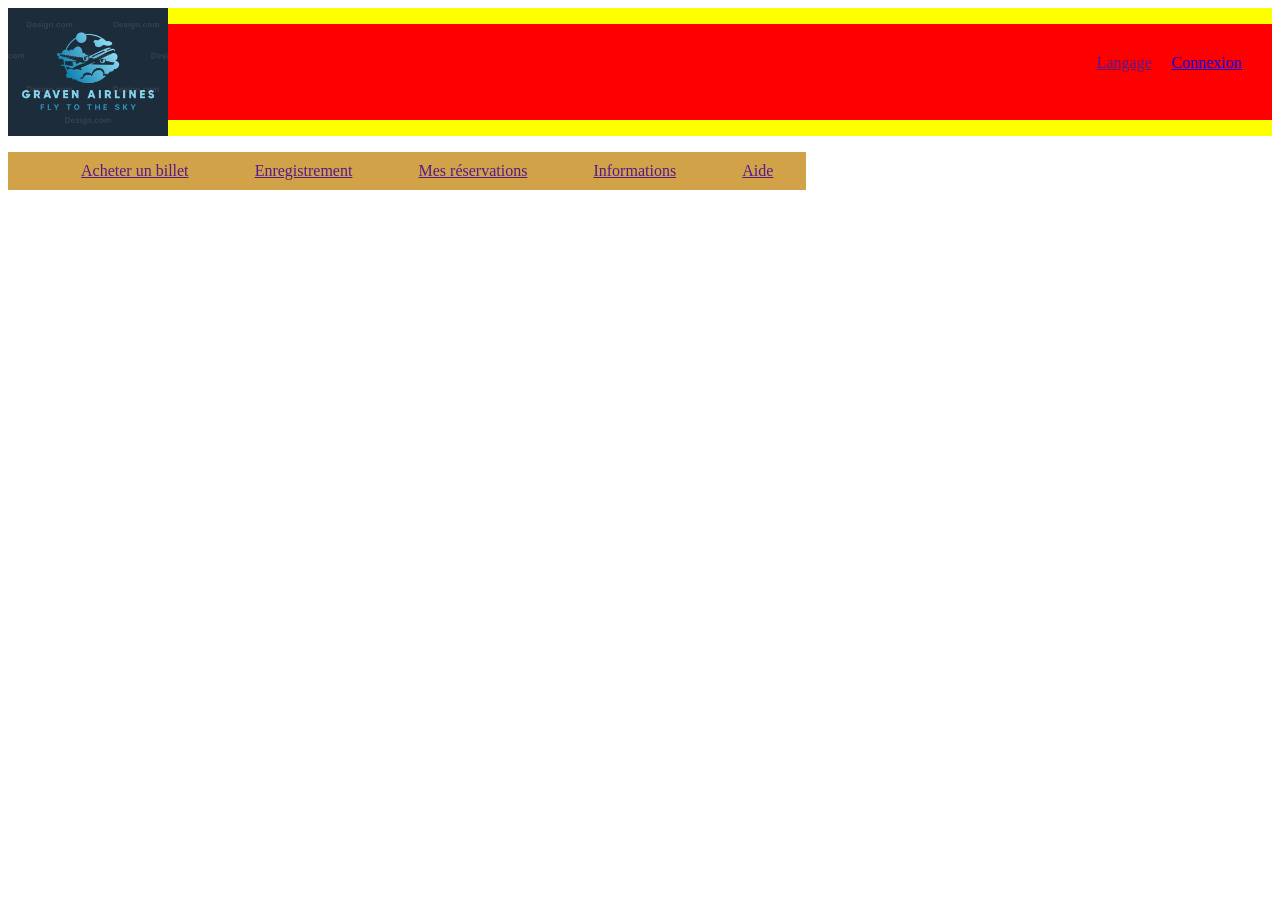
==== index.html @ 9d86b2d7 "first commit" ====
<!DOCTYPE html>
<html lang="en">

<head>
    <meta charset="UTF-8">
    <meta name="viewport" content="width=device-width, initial-scale=1.0">
    <title>Document</title>

    <link rel="stylesheet" href="/css/nav.css">
    <link rel="stylesheet" href="/css/responsive.css">

</head>

<body>


    <header>

        <div class="connexion">
            <img width="160px" src="/images/large.png" alt="">
            <ul class="text">
            <li><a href="">Langage</a></li>
            <li><a href="connexion.html" target="_blank">Connexion</a></li>
            </ul>
        </div>



        <ul class="info_transports">

            <li><a href="">Acheter un billet</a></li>
            <li><a href="">Enregistrement</a></li>
            <li><a href="">Mes réservations</a></li>
            <li><a href="">Informations</a></li>
            <li><a href="">Aide</a></li>


        </ul>

    </header>

    
</body>

</html>
---- css/nav.css ----
header {
    display: flex;

    
    flex-direction: column;
    padding: auto;
    }


div.connexion {
    display: flex;
    background-color: yellow;
    width: 100%;
    
    
}


div.connexion ul {
    display: flex;
    flex: 1;
    justify-content: end;
    background-color: red;
    list-style-type: none;
    padding: 20px;
    
    
}

div.connexion ul li {
    display: flex;
    margin: 10px;
}


header ul.info_transports {
    display: flex;
    flex-direction: row;
    justify-content: space-around;
    background-color: rgb(210, 162, 72);
    width: 60%;
}

header ul.info_transports li {
    list-style-type: none;
    margin: 10px;
}
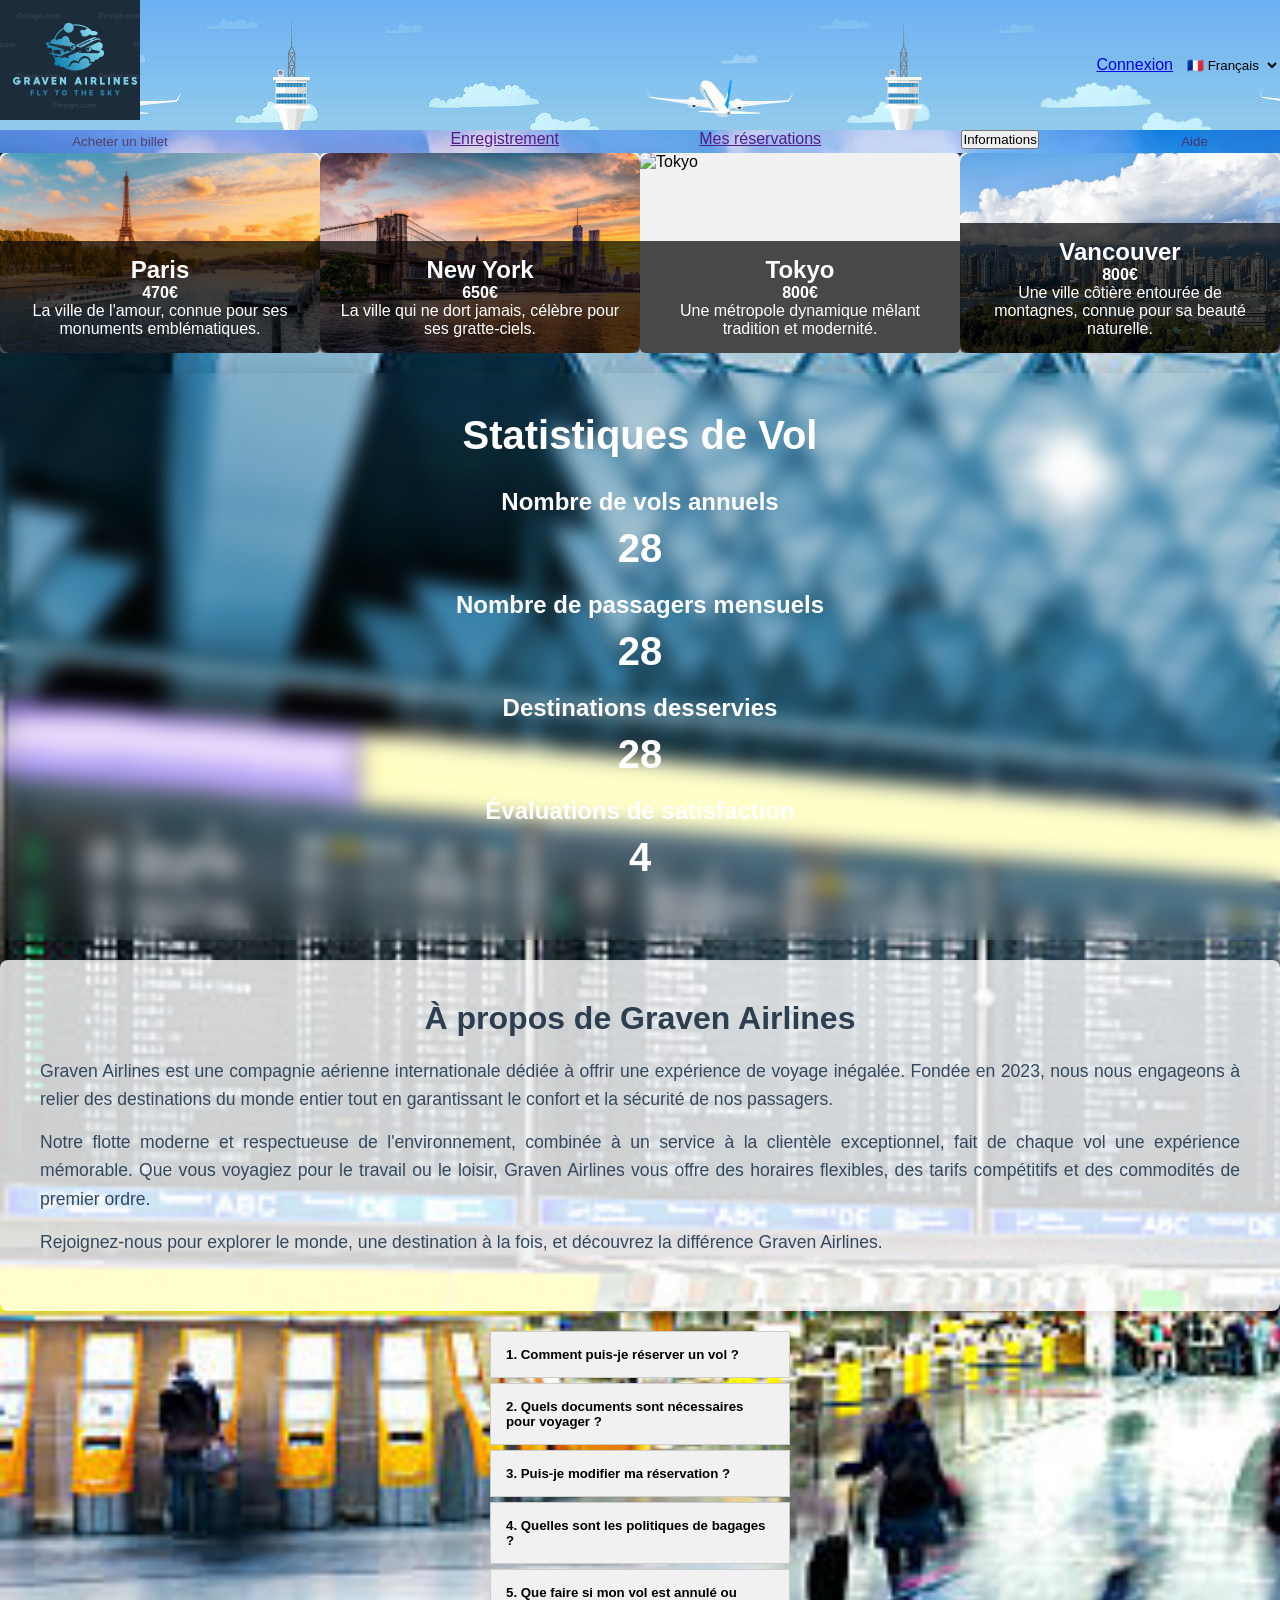
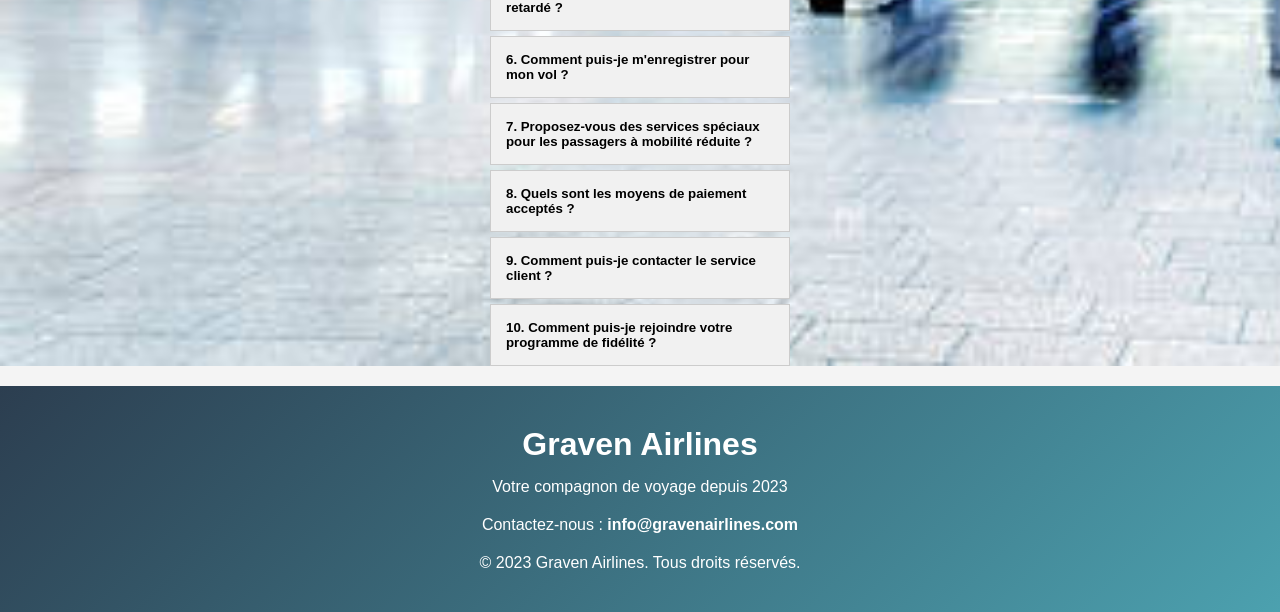
==== commit bb3b7448: "my_projet_graven_airlines" ====
--- a/index.html
+++ b/index.html
@@ -7,39 +7,559 @@
     <title>Document</title>
 
     <link rel="stylesheet" href="/css/nav.css">
-    <link rel="stylesheet" href="/css/responsive.css">
 
 </head>
 
+
+
 <body>
 
 
     <header>
 
-        <div class="connexion">
-            <img width="160px" src="/images/large.png" alt="">
-            <ul class="text">
-            <li><a href="">Langage</a></li>
+
+        <ul>
+            <li>
+
+
+                <section class="connexion">
+                    <div>
+                        <div>
+
+                            <nav id="navbar">
+                                <div class="image_background">
+                                    <div id="burger" class="burger"> </div>
+                                </div>
+                                <ul class="menu_nav">
+                                    <li><a href="#">Accueil</a></li>
+                                    <li><a href="#"></a></li>
+                                    <li><a href="#"></a></li>
+                                    <li><a href="#"></a></li>
+                                </ul>
+                        </div>
+                        </nav>
+                    </div>
+                    </div>
+
+                    <div class="connexion_langage">
             <li><a href="connexion.html" target="_blank">Connexion</a></li>
+            <div class="language-selector">
+                <label for="language"></label>
+                <select id="language" name="language">
+                    <option value="fr">🇫🇷 Français</option>
+                    <option value="en">🇬🇧 Anglais</option>
+                    <option value="es">🇪🇸 Espagnol</option>
+                    <option value="de">🇩🇪 Allemand</option>
+                    <option value="de">🇯🇵 Japonais</option>
+                </select>
+            </div>
+            </div>
+            </li>
+        </ul>
+        </div>
+
+
+
+        <div class="info_transports">
+
+            <div class="achats_billet">
+                <ul>
+                    <li>
+                        <a href="#" class="contact_link">
+                            <button class="achats_billets">Acheter un billet</button>
+                        </a>
+
+                        <div class="dropdown-content">
+                            <ul id="sous-menu">
+                                <form class="premiereclasse" id="monFormulaire">
+                                    <label for="depart">Départ de:</label>
+                                    <input type="text" id="depart" placeholder="Départ de" required>
+
+                                    <label for="date_depart">Date de voyage:</label>
+                                    <input type="date" id="date_depart" required><br>
+
+                                    <label for="arrivee">Arrivée à:</label>
+                                    <input type="text" id="arrivee" placeholder="Arrivée à" required>
+
+                                    <label for="date_arrivee">Date de retour:</label>
+                                    <input type="date" id="date_arrivee" required><br>
+
+                                    <label for="personne_type">Type de personne:</label>
+                                    <select name="Age_qualification" id="personne_type" required>
+                                        <option value="adulte">Adulte</option>
+                                        <option value="enfant">Enfant (3-16 ans)</option>
+                                        <option value="senior">Senior (+65 ans)</option>
+                                        <option value="etudiant">Étudiant (16-25 ans)</option>
+                                    </select>
+
+                                    <label for="compagny">Compagnie:</label>
+                                    <select name="Compagny" id="compagny" required>
+                                        <option value="economy">Économie</option>
+                                        <option value="business">Affaires</option>
+                                        <option value="premium">Premium</option>
+                                    </select>
+                                    <br>
+
+                                    <button type="submit" id="continuer">Continuer</button>
+                                </form>
+                            </ul>
+                        </div>
+                    </li>
+                </ul>
+            </div>
+
+            <section class="pop_up_seat">
+                <div id="siege" class="contenu_siege">
+                    <h3>Choisissez votre siège</h3>
+                    <div class="seat-selection">
+                        <div class="row">
+                            <div class="spacer"></div>
+                            <label><input type="radio" name="seat" value="1A"> 1A</label>
+                            <label><input type="radio" name="seat" value="1B"> 1B</label>
+                            <label><input type="radio" name="seat" value="1C"> 1C</label>
+                            <div class="spacer"></div>
+                            <label><input type="radio" name="seat" value="1D"> 1D</label>
+                            <label><input type="radio" name="seat" value="1E"> 1E</label>
+                            <div class="spacer"></div>
+                            <label><input type="radio" name="seat" value="1F"> 1F</label>
+                            <label><input type="radio" name="seat" value="1G"> 1G</label>
+                            <label><input type="radio" name="seat" value="1H"> 1H</label>
+                        </div>
+                        <div class="row">
+                            <div class="spacer"></div>
+                            <label><input type="radio" name="seat" value="2A"> 2A</label>
+                            <label><input type="radio" name="seat" value="2B"> 2B</label>
+                            <label><input type="radio" name="seat" value="2C"> 2C</label>
+                            <div class="spacer"></div>
+                            <label><input type="radio" name="seat" value="2D"> 2D</label>
+                            <label><input type="radio" name="seat" value="2E"> 2E</label>
+                            <div class="spacer"></div>
+                            <label><input type="radio" name="seat" value="2F"> 2F</label>
+                            <label><input type="radio" name="seat" value="2G"> 2G</label>
+                            <label><input type="radio" name="seat" value="2H"> 2H</label>
+                        </div>
+                        <div class="row">
+                            <div class="spacer"></div>
+                            <label><input type="radio" name="seat" value="3A"> 3A</label>
+                            <label><input type="radio" name="seat" value="3B"> 3B</label>
+                            <label><input type="radio" name="seat" value="3C"> 3C</label>
+                            <div class="spacer"></div>
+                            <label><input type="radio" name="seat" value="3D"> 3D</label>
+                            <label><input type="radio" name="seat" value="3E"> 3E</label>
+                            <div class="spacer"></div>
+                            <label><input type="radio" name="seat" value="3F"> 3F</label>
+                            <label><input type="radio" name="seat" value="3G"> 3G</label>
+                            <label><input type="radio" name="seat" value="3H"> 3H</label>
+                        </div>
+                        <div class="row">
+                            <div class="spacer"></div>
+                            <label><input type="radio" name="seat" value="4A"> 4A</label>
+                            <label><input type="radio" name="seat" value="4B"> 4B</label>
+                            <label><input type="radio" name="seat" value="4C"> 4C</label>
+                            <div class="spacer"></div>
+                            <label><input type="radio" name="seat" value="4D"> 4D</label>
+                            <label><input type="radio" name="seat" value="4E"> 4E</label>
+                            <div class="spacer"></div>
+                            <label><input type="radio" name="seat" value="4F"> 4F</label>
+                            <label><input type="radio" name="seat" value="4G"> 4G</label>
+                            <label><input type="radio" name="seat" value="4H"> 4H</label>
+                        </div>
+                        <div class="row">
+                            <div class="spacer"></div>
+                            <label><input type="radio" name="seat" value="5A"> 5A</label>
+                            <label><input type="radio" name="seat" value="5B"> 5B</label>
+                            <label><input type="radio" name="seat" value="5C"> 5C</label>
+                            <div class="spacer"></div>
+                            <label><input type="radio" name="seat" value="5D"> 5D</label>
+                            <label><input type="radio" name="seat" value="5E"> 5E</label>
+                            <div class="spacer"></div>
+                            <label><input type="radio" name="seat" value="5F"> 5F</label>
+                            <label><input type="radio" name="seat" value="5G"> 5G</label>
+                            <label><input type="radio" name="seat" value="5H"> 5H</label>
+                        </div>
+                        <div class="row">
+                            <div class="spacer"></div>
+                            <label><input type="radio" name="seat" value="6A"> 6A</label>
+                            <label><input type="radio" name="seat" value="6B"> 6B</label>
+                            <label><input type="radio" name="seat" value="6C"> 6C</label>
+                            <div class="spacer"></div>
+                            <label><input type="radio" name="seat" value="6D"> 6D</label>
+                            <label><input type="radio" name="seat" value="6E"> 6E</label>
+                            <div class="spacer"></div>
+                            <label><input type="radio" name="seat" value="6F"> 6F</label>
+                            <label><input type="radio" name="seat" value="6G"> 6G</label>
+                            <label><input type="radio" name="seat" value="6H"> 6H</label>
+                        </div>
+                        <div class="row">
+                            <div class="spacer"></div>
+                            <label><input type="radio" name="seat" value="7A"> 7A</label>
+                            <label><input type="radio" name="seat" value="7B"> 7B</label>
+                            <label><input type="radio" name="seat" value="7C"> 7C</label>
+                            <div class="spacer"></div>
+                            <label><input type="radio" name="seat" value="7D"> 7D</label>
+                            <label><input type="radio" name="seat" value="7E"> 7E</label>
+                            <div class="spacer"></div>
+                            <label><input type="radio" name="seat" value="7F"> 7F</label>
+                            <label><input type="radio" name="seat" value="7G"> 7G</label>
+                            <label><input type="radio" name="seat" value="7H"> 7H</label>
+                        </div>
+                        <div class="row">
+                            <div class="spacer"></div>
+                            <label><input type="radio" name="seat" value="8A"> 8A</label>
+                            <label><input type="radio" name="seat" value="8B"> 8B</label>
+                            <label><input type="radio" name="seat" value="8C"> 8C</label>
+                            <div class="spacer"></div>
+                            <label><input type="radio" name="seat" value="8D"> 8D</label>
+                            <label><input type="radio" name="seat" value="8E"> 8E</label>
+                            <div class="spacer"></div>
+                            <label><input type="radio" name="seat" value="8F"> 8F</label>
+                            <label><input type="radio" name="seat" value="8G"> 8G</label>
+                            <label><input type="radio" name="seat" value="8H"> 8H</label>
+                        </div>
+                        <div class="row">
+                            <div class="spacer"></div>
+                            <label><input type="radio" name="seat" value="9A"> 9A</label>
+                            <label><input type="radio" name="seat" value="9B"> 9B</label>
+                            <label><input type="radio" name="seat" value="9C"> 9C</label>
+                            <div class="spacer"></div>
+                            <label><input type="radio" name="seat" value="9D"> 9D</label>
+                            <label><input type="radio" name="seat" value="9E"> 9E</label>
+                            <div class="spacer"></div>
+                            <label><input type="radio" name="seat" value="9F"> 9F</label>
+                            <label><input type="radio" name="seat" value="9G"> 9G</label>
+                            <label><input type="radio" name="seat" value="9H"> 9H</label>
+                        </div>
+                        <div class="row">
+                            <div class="spacer"></div>
+                            <label><input type="radio" name="seat" value="10A"> 10A</label>
+                            <label><input type="radio" name="seat" value="10B"> 10B</label>
+                            <label><input type="radio" name="seat" value="10C"> 10C</label>
+                            <div class="spacer"></div>
+                            <label><input type="radio" name="seat" value="10D"> 10D</label>
+                            <label><input type="radio" name="seat" value="10E"> 10E</label>
+                            <div class="spacer"></div>
+                            <label><input type="radio" name="seat" value="10F"> 10F</label>
+                            <label><input type="radio" name="seat" value="10G"> 10G</label>
+                            <label><input type="radio" name="seat" value="10H"> 10H</label>
+                        </div>
+                        <div class="row">
+                            <div class="spacer"></div>
+                            <label><input type="radio" name="seat" value="11A"> 11A</label>
+                            <label><input type="radio" name="seat" value="11B"> 11B</label>
+                            <label><input type="radio" name="seat" value="11C"> 11C</label>
+                            <div class="spacer"></div>
+                            <label><input type="radio" name="seat" value="11D"> 11D</label>
+                            <label><input type="radio" name="seat" value="11E"> 11E</label>
+                            <div class="spacer"></div>
+                            <label><input type="radio" name="seat" value="11F"> 11F</label>
+                            <label><input type="radio" name="seat" value="11G"> 11G</label>
+                            <label><input type="radio" name="seat" value="11H"> 11H</label>
+                        </div>
+                        <div class="row">
+                            <div class="spacer"></div>
+                            <label><input type="radio" name="seat" value="12A"> 12A</label>
+                            <label><input type="radio" name="seat" value="12B"> 12B</label>
+                            <label><input type="radio" name="seat" value="12C"> 12C</label>
+                            <div class="spacer"></div>
+                            <label><input type="radio" name="seat" value="12D"> 12D</label>
+                            <label><input type="radio" name="seat" value="12E"> 12E</label>
+                            <div class="spacer"></div>
+                            <label><input type="radio" name="seat" value="12F"> 12F</label>
+                            <label><input type="radio" name="seat" value="12G"> 12G</label>
+                            <label><input type="radio" name="seat" value="12H"> 12H</label>
+                        </div>
+
+                    </div>
+                    <div class="selected-seats">
+                        <h3>Sièges sélectionnés :</h3>
+                        <li id="selected-list"></li>
+                    </div>
+                    <button id="fermer" class="choice_box">fermer</button>
+                </div>
+            </section>
+
+
+            </a>
+            </li>
             </ul>
-        </div>
-
-
-
-        <ul class="info_transports">
-
-            <li><a href="">Acheter un billet</a></li>
+
+
+            </ul>
+
             <li><a href="">Enregistrement</a></li>
             <li><a href="">Mes réservations</a></li>
-            <li><a href="">Informations</a></li>
-            <li><a href="">Aide</a></li>
-
-
-        </ul>
-
+            <li id="information"><button>Informations</button></li>
+            <ul>
+                <li>
+
+                    <button id="contact_box" class="contact_box" onclick="ouvrirModale()">Aide</button>
+                    <div id="maModale" style="display:none;">
+                        <div class="contenu">
+                            <span id="fermer">&times;</span>
+                            <p>Si vous rencontrez un problème</p>
+                            <button id="btnRedirection">Contactez</button>
+                        </div>
+                    </div>
+
+                </li>
+            </ul>
+
+
+
+        </div>
+        </div>
     </header>
 
-    
+    <main class="font_site">
+
+        <div class="slideshow_container">
+            <div class="scrole-container">
+
+
+                <div class="destination">
+                    <img src="/images_destinations/paris.jpg" alt="Paris" class="destination-img">
+                    <div class="destination-content">
+                        <h2>Paris</h2>
+                        <p class="price"><strong>470€</strong></p>
+                        <p>La ville de l'amour, connue pour ses monuments emblématiques.</p>
+                    </div>
+                </div>
+                <div class="destination">
+                    <img src="/images_destinations/new_york.jpg" alt="New York" class="destination-img">
+                    <div class="destination-content">
+                        <h2>New York</h2>
+                        <p class="price"><strong>650€</strong></p>
+                        <p>La ville qui ne dort jamais, célèbre pour ses gratte-ciels.</p>
+                    </div>
+                </div>
+                <div class="destination">
+                    <img src="/images_destinations/tokyo.jpg" alt="Tokyo" class="destination-img">
+                    <div class="destination-content">
+                        <h2>Tokyo</h2>
+                        <p class="price"><strong>800€</strong></p>
+                        <p>Une métropole dynamique mêlant tradition et modernité.</p>
+                    </div>
+                </div>
+                <div class="destination">
+                    <img src="/images_destinations/Vancouver.jpg" alt="Vancouver" class="destination-img">
+                    <div class="destination-content">
+                        <h2 class="vtravel">Vancouver</h2>
+                        <p class="price"><strong>800€</strong></p>
+                        <p>Une ville côtière entourée de montagnes, connue pour sa beauté naturelle.</p>
+                    </div>
+                </div>
+                <div class="destination">
+                    <img src="/images_destinations/Los-Angeles.jpg" alt="Los Angeles" class="destination-img">
+                    <div class="destination-content">
+                        <h2>Los Angeles</h2>
+                        <p class="price"><strong>920€</strong></p>
+                        <p>Une ville iconique connue pour ses plages, ses studios de cinéma et sa culture diversifiée.
+                        </p>
+                    </div>
+                </div>
+                <div class="destination">
+                    <img src="/images_destinations/londres.jpg" alt="Londres" class="destination-img">
+                    <div class="destination-content">
+                        <h2>Londres</h2>
+                        <p class="price"><strong>850€</strong></p>
+                        <p>Une ville emblématique connue pour son histoire et sa culture.</p>
+                    </div>
+                </div>
+                <div class="destination">
+                    <img src="/images_destinations/rome.jpg" alt="Rome" class="destination-img">
+                    <div class="destination-content">
+                        <h2>Rome</h2>
+                        <p class="price"><strong>780€</strong></p>
+                        <p>La capitale italienne, célèbre pour ses monuments anciens.</p>
+                    </div>
+                </div>
+                <div class="destination">
+                    <img src="/images_destinations/Barcelone.jpg" alt="Barcelone" class="destination-img">
+                    <div class="destination-content">
+                        <h2>Barcelone</h2>
+                        <p class="price"><strong>820€</strong></p>
+                        <p>Une ville vivante avec une architecture unique et des plages magnifiques.</p>
+                    </div>
+                </div>
+                <div class="destination">
+                    <img src="/images_destinations/sydney.jpg" alt="Sydney" class="destination-img">
+                    <div class="destination-content">
+                        <h2>Sydney</h2>
+                        <p class="price"><strong>900€</strong></p>
+                        <p>Une métropole australienne célèbre pour son opéra et ses plages.</p>
+                    </div>
+                </div>
+
+                <div class="destination">
+                    <img src="/images_destinations/Bangkok.webp" alt="Bangkok" class="destination-img">
+                    <div class="destination-content">
+                        <h2>Bangkok</h2>
+                        <p class="price"><strong>750€</strong></p>
+                        <p>Une ville vibrante connue pour sa cuisine de rue et ses temples.</p>
+                    </div>
+                </div>
+                <div class="destination">
+                    <img src="/images_destinations/cape-town.jpg" alt="Cape Town" class="destination-img">
+                    <div class="destination-content">
+                        <h2>Cape Town</h2>
+                        <p class="price"><strong>950€</strong></p>
+                        <p>Une ville côtière d'Afrique du Sud avec des paysages époustouflants.</p>
+                    </div>
+                </div>
+
+
+
+
+                <a class="prev" onclick="plusSlides(-1)">&#10094;</a>
+                <a class="next" onclick="plusSlides(1)">&#10095;</a>
+
+            </div>
+        </div>
+        </div>
+
+
+
+
+        <section class="statistics">
+            <h2>Statistiques de Vol</h2>
+            <div class="statistic">
+                <h3>Nombre de vols annuels</h3>
+                <p class="number" data-count="15000">0</p>
+            </div>
+            <div class="statistic">
+                <h3>Nombre de passagers mensuels</h3>
+                <p class="number" data-count="120000">0</p>
+            </div>
+            <div class="statistic">
+                <h3>Destinations desservies</h3>
+                <p class="number" data-count="75">0</p>
+            </div>
+            <div class="statistic">
+                <h3>Évaluations de satisfaction</h3>
+                <p class="number" data-count="4.8">0</p>
+            </div>
+        </section>
+
+
+
+        <section class="about">
+            <h2>À propos de Graven Airlines</h2>
+            <p>Graven Airlines est une compagnie aérienne internationale dédiée à offrir une expérience de voyage
+                inégalée. Fondée en 2023, nous nous engageons à relier des destinations du monde entier tout en
+                garantissant le confort et la sécurité de nos passagers.</p>
+            <p>Notre flotte moderne et respectueuse de l'environnement, combinée à un service à la clientèle
+                exceptionnel, fait de chaque vol une expérience mémorable. Que vous voyagiez pour le travail ou le
+                loisir, Graven Airlines vous offre des horaires flexibles, des tarifs compétitifs et des commodités de
+                premier ordre.</p>
+            <p>Rejoignez-nous pour explorer le monde, une destination à la fois, et découvrez la différence Graven
+                Airlines.</p>
+        </section>
+
+
+
+
+        <section>
+
+
+            <div id="accordion" class="accordion">
+                <h5 class="accordion-header">
+                    1. Comment puis-je réserver un vol ?</h5>
+                <div class="accordion-content">
+                    <p>Vous pouvez réserver un vol directement sur notre site web en utilisant notre moteur de recherche
+                        de vols. Il vous suffit de saisir votre destination, vos dates de voyage et le nombre de
+                        passagers.
+                    </p>
+                </div>
+                <h5 class="accordion-header">2. Quels documents sont nécessaires pour voyager ?</h5>
+                <div class="accordion-content">
+                    <p>Pour voyager, vous aurez besoin d'un passeport valide et, selon votre destination, d'un visa.
+                        Assurez-vous également d'avoir vos billets et toute documentation nécessaire pour
+                        l'enregistrement.</p>
+                </div>
+                <h5 class="accordion-header">3. Puis-je modifier ma réservation ?</h5>
+                <div class="accordion-content">
+                    <p>Oui, vous pouvez modifier votre réservation en vous rendant dans la section "Gérer ma
+                        réservation" sur notre site. Des frais peuvent s'appliquer selon le type de tarif que vous avez
+                        choisi.</p>
+                </div>
+                <h5 class="accordion-header">4. Quelles sont les politiques de bagages ?</h5>
+                <div class="accordion-content">
+                    <p>Les règles de bagages peuvent varier selon le type de billet. En général, vous pouvez enregistrer
+                        un bagage de 23 kg et emporter un bagage à main de 8 kg. Consultez notre page sur les politiques
+                        de bagages pour plus de détails.</p>
+                </div>
+                <h5 class="accordion-header">5. Que faire si mon vol est annulé ou retardé ?</h5>
+                <div class="accordion-content">
+                    <p>En cas d'annulation ou de retard de vol, vous serez informé par notre équipe. Nous vous
+                        proposerons des options de remboursement ou de rebooking selon les circonstances.</p>
+                </div>
+                <h5 class="accordion-header">6. Comment puis-je m'enregistrer pour mon vol ?</h5>
+                <div class="accordion-content">
+                    <p>Vous pouvez vous enregistrer en ligne sur notre site web 24 heures avant le départ. Vous pouvez
+                        également vous enregistrer à l'aéroport aux bornes d'enregistrement ou aux guichets.</p>
+                </div>
+                <h5 class="accordion-header">7. Proposez-vous des services spéciaux pour les passagers à mobilité
+                    réduite ?</h5>
+                <div class="accordion-content">
+                    <p>Oui, nous offrons des services d'assistance pour les passagers à mobilité réduite. Veuillez nous
+                        informer de vos besoins lors de la réservation ou au moins 48 heures avant le vol.</p>
+                </div>
+                <h5 class="accordion-header">8. Quels sont les moyens de paiement acceptés ?</h5>
+                <div class="accordion-content">
+                    <p>Nous acceptons les cartes de crédit, les cartes de débit et certains paiements électroniques.
+                        Vous pouvez consulter notre page de paiement pour la liste complète.</p>
+                </div>
+                <h5 class="accordion-header">9. Comment puis-je contacter le service client ?</h5>
+                <div class="accordion-content">
+                    <p>Vous pouvez nous contacter par téléphone, par e-mail ou via notre chat en direct sur le site. Nos
+                        agents sont disponibles 24/7 pour répondre à vos questions.</p>
+                </div>
+                <h5 class="accordion-header">10. Comment puis-je rejoindre votre programme de fidélité ?</h5>
+                <div class="accordion-content">
+                    <p>Vous pouvez vous inscrire à notre programme de fidélité en ligne sur notre site. Profitez de
+                        divers avantages, comme des miles de voyage, des surclassements et des réductions.</p>
+                </div>
+            </div>
+
+
+
+        </section>
+    </main>
+    <footer class="footer">
+        <div class="footer-content">
+            <h3>Graven Airlines</h3>
+            <p>Votre compagnon de voyage depuis 2023</p>
+            <p>Contactez-nous : <strong>info@gravenairlines.com</strong></p>
+        </div>
+        <div class="footer-bottom">
+            <p>&copy; 2023 Graven Airlines. Tous droits réservés.</p>
+        </div>
+    </footer>
+    <script>
+        document.getElementById('monFormulaire').addEventListener('submit', function (event) {
+            event.preventDefault(); // Empêche le rafraîchissement de la page
+            // Récupération des valeurs des champs
+            const depart = document.getElementById('depart').value;
+            const dateDepart = document.getElementById('date_depart').value;
+            const arrivee = document.getElementById('arrivee').value;
+            const dateArrivee = document.getElementById('date_arrivee').value;
+            const typePersonne = document.getElementById('personne_type').value;
+            const compagnie = document.getElementById('compagny').value;
+
+            // Traitement des données
+            alert(`Billet demandé:\nDépart: ${depart}\nDate de départ: ${dateDepart}\nArrivée: ${arrivee}\nDate de retour: ${dateArrivee}\nType: ${typePersonne}\nCompagnie: ${compagnie}`);
+
+            // Ici, tu peux ajouter le code pour envoyer les données à un serveur
+        });
+    </script>
+    <script src="/Js/script/slide.js"></script>
+    <script src="/Js/script/nav.js"></script>
+    <script src="/Js/script/pop_up.js"></script>
+    <script src="/Js/script/animation.js"></script>
+
+
 </body>
 
+
+
 </html>
--- a/css/nav.css
+++ b/css/nav.css
@@ -1,31 +1,52 @@
 
 
 
-header {
+* {
+  margin: 0;
+  padding: 0;
+  box-sizing: border-box;
+}
+
+header{
+  display: flex;
+  flex-direction: column;
+  padding: auto;
+  }
+
+main{
+  flex: 1; /* Permet au main de s'étendre pour remplir l'espace disponible */
+  background-image: url(/images/airport.jpg);
+  background-size: cover;
+  height: 100%;
+  width: 100%;
+}
+
+.vide {
+  min-height: 100vh;
+}
+
+.menu_nav {
+  display: none;
+}
+
+
+section.connexion {
     display: flex;
-
-    
-    flex-direction: column;
-    padding: auto;
-    }
-
-
-div.connexion {
-    display: flex;
-    background-color: yellow;
     width: 100%;
-    
-    
-}
-
-
-div.connexion ul {
+    background-image: url(/images/roissy.jpg) ;
+    
+    
+    
+}
+
+
+div.connexion_langage{
+    
     display: flex;
     flex: 1;
     justify-content: end;
-    background-color: red;
     list-style-type: none;
-    padding: 20px;
+    height: 130px;
     
     
 }
@@ -36,15 +57,510 @@
 }
 
 
-header ul.info_transports {
+
+div.info_transports {
     display: flex;
-    flex-direction: row;
     justify-content: space-around;
-    background-color: rgb(210, 162, 72);
-    width: 60%;
-}
-
-header ul.info_transports li {
+    background-image: url(/images/take_off.webp);
+    max-width: 100%;
+    height: auto;
+    background-size: cover;
+    background-position-y: -400px;
+        
+    
+    
+}
+
+div.info_transports li {
+  list-style-type: none;
+}
+
+
+
+button.achats_billets{
+        background: transparent;
+        padding: 0;
+        color: #573c66;
+        border: none; /* Supprime la bordure */ 
+        text-align: center; /* Centre le texte */
+        display: inline-block; /* Permet de respecter la largeur et la hauteur */
+        margin: 4px 2px; /* Ajoute de l'espace autour du bouton */
+        cursor: pointer; /* Change le curseur pour indiquer qu'il est cliquable */
+    
+}
+.dropdown-content {
+  display: none;
+  position: absolute;
+  background-color: #f7f3f3;
+  flex-direction: row;
+  width: 50% ;
+  box-shadow: 0px 8px 16px 0px rgba(0,0,0,0.2);
+  padding: 12px 16px;
+  z-index: 1;
+}
+
+
+
+
+
+.achats_billet:hover .dropdown-content {
+  display: block;
+}
+
+button.contact_box {
+  display: flex;
+  background: transparent;
+  padding: 0;
+  border: none; /* Supprime la bordure */ 
+  text-align: center; /* Centre le texte */
+  display: inline-block; /* Permet de respecter la largeur et la hauteur */
+  margin: 4px 2px; /* Ajoute de l'espace autour du bouton */
+  cursor: pointer; /* Change le curseur pour indiquer qu'il est cliquable */
+  color: rgb(70, 52, 107);
+}
+
+
+div.info_transports {
     list-style-type: none;
-    margin: 10px;
-}+    margin: 0%;
+    
+}
+
+
+
+
+section.popup_seat {
+    display: none;
+    position: fixed;
+    z-index: 1000;
+    left: 50%;
+    top: 50%;
+    transform: translate(-50%, -50%);
+    background-color: white;
+    border: 1px solid #ccc;
+    box-shadow: 0 4px 8px rgba(0,0,0,0.2);
+    padding: 20px;
+}
+
+div.contenu_siege {
+    position: absolute;
+    top: 30%;
+    background-color: white;
+    padding: 10px;
+    z-index: 9999999;
+    display: none;
+
+}
+
+.close-button {
+  position: absolute;
+  top: 10px;
+  right: 10px;
+  cursor: pointer;
+  font-size: 20px;
+}
+
+
+
+.premiereclasse {
+    float: left;
+    flex-wrap: wrap;
+    
+}
+
+.premiereclasse input {
+    line-height: 30px;
+    margin: 10px ;
+    
+}
+
+
+
+label {
+  text-decoration: none;
+  margin-right: 10px;
+}
+
+.language-selector select {
+    background: transparent;
+    border: none;
+}
+
+
+
+
+.image_background {
+  background-size: cover;
+  background-image: url(../images/large.png);
+  width: 140px; /* Rendre l'image de fond responsive */
+  height: 120px; /* S'assurer qu'elle occupe tout l'espace */
+  
+}
+
+.bar {
+  width: 30px;
+  height: 4px;
+  background-color: white;
+  margin: 6px 0;
+  transition: transform 0.4s; /* Transition pour les transformations */
+}
+
+
+.navbaright {
+  display: none; /* Masquer le menu par défaut */
+  position: absolute;
+  top: 60px; /* Ajuster en fonction de la hauteur du menu burger */
+  left: 20px;
+  background-color: rgba(0, 0, 0, 0.7);
+  border-radius: 5px;
+  z-index: 2;
+}
+
+.connexion_langage {
+  display: flex; /* Utiliser flexbox pour l'alignement */
+  align-items: center; /* Centrer verticalement les éléments */
+  padding-left: 450px; /* Ajuster l'espacement à gauche */
+  list-style: none; /* Supprimer les puces */
+}
+
+div.burger { 
+    width: 50px;
+    height: 50px;
+    background-image: url(../images/open.png);
+    background-size: cover;
+    display: none;
+}
+
+
+div.close {
+  display: none; /* Masquer le bouton de fermeture par défaut */
+}
+
+main div.boite {
+  width: 100%; /* S'assurer que la boîte utilise toute la largeur */
+}
+
+nav {
+  display: flex; /* Assurer l'affichage en flex */
+  flex-direction: column; /* Aligner les éléments verticalement */
+  align-items: center; /* Centrer horizontalement */
+}
+
+nav li {
+  display: none; /* Masquer les éléments de menu par défaut */
+}
+
+nav.open li {
+  display: flex; /* Afficher les éléments de menu lorsqu'ouvert */
+}
+
+#maModale {
+  z-index: 99999;
+  position: fixed;
+  top: 0;
+  left: 0;
+  width: 100%;
+  height: 100%;
+  background-color: rgba(0, 0, 0, 0.5);
+  display: flex;
+  justify-content: center;
+  align-items: center;
+}
+
+.contenu {
+  background: white;
+  padding: 20px;
+  border-radius: 5px;
+  text-align: center;
+}
+
+#fermer {
+  cursor: pointer;
+  font-size: 20px;
+  float: right;
+}
+
+body {
+  font-family: Arial, sans-serif;
+  background-color: #f4f4f4;
+  min-height: 100vh; /* Assure que le corps prend toute la hauteur de la fenêtre */
+  margin: 0;
+ 
+}
+
+
+
+.destination {
+  position: relative; /* Positionnement pour le texte sur l'image */
+  width: 300px; /* Ajustez la largeur selon vos besoins */
+  border-radius: 10px;
+  overflow: hidden;
+  transition: transform 0.3s ease; /* Transition pour l'effet de zoom */
+}
+
+.destination:hover {
+  transform: scale(1.05); /* Effet de zoom au survol */
+  box-shadow: none; /* Enlève l'ombre au survol */
+}
+
+.destination:hover .destination-content {
+  background-color: transparent;
+ 
+}
+
+.destination:hover .destination-content p {
+  color: transparent;
+}
+
+.destination:hover .destination-content .vtravel {
+  color: black;
+}
+
+.destination-img {
+  display: flex;
+  width: 100%;
+  height: 200px; /* Ajustez la hauteur selon vos besoins */
+  object-fit: cover; /* Garde le ratio de l'image */
+  border-radius: 10px; /* Coins arrondis pour l'image */
+
+}
+.slideshow_container {
+  overflow: hidden;
+}
+ 
+
+div.scrole-container{
+  display: flex;
+  align-items: center;
+  flex-direction: row;
+  animation: glisse 15s infinite ease;
+ 
+}
+
+
+
+@keyframes glisse {
+  0% {
+      transform: translateX(0);
+  }
+  10% {
+      transform: translateX(0);
+  }
+  20% {
+      transform: translateX(-900px); /* Première image hors de vue */
+  }
+  30% {
+      transform: translateX(-900px); /* Reste stable */
+  }
+  40% {
+      transform: translateX(-1800px); /* Deuxième image hors de vue */
+  }
+  50% {
+      transform: translateX(-1800px); /* Reste stable */
+  }
+  60% {
+      transform: translateX(-2700px); /* Troisième image hors de vue */
+  }
+  70% {
+      transform: translateX(-2700px); /* Reste stable */
+  }
+  80% {
+      transform: translateX(-3600px); /* Quatrième image hors de vue */
+  }
+  90% {
+      transform: translateX(-3600px); /* Reste stable */
+  }
+  100% {
+      transform: translateX(0); /* Retour à la première image */
+  }
+}
+
+
+.destination-content {
+  position: absolute; /* Positionnement absolu pour superposer le texte */
+  bottom: 0; /* Aligne le texte en bas */
+  left: 0;
+  right: 0;
+  background-color: rgba(0, 0, 0, 0.7); /* Fond semi-transparent */
+  color: white;
+  padding: 15px;
+  text-align: center;
+}
+
+.slideshow-container {
+  position: relative;
+  width: 100%; /* Largeur du conteneur */
+  overflow: hidden; /* Cache les éléments qui débordent */
+}
+
+
+.scrole-container {
+  display: flex;
+  transition: transform 0.5s ease; /* Animation lors du changement de slide */
+}
+
+.destination {
+  min-width: 25%;
+  flex: 0 0 300px; /* Largeur fixe de 300px pour chaque destination */
+  background-color: #f1f1f1; /* Ajoute une couleur de fond */
+  border-radius: 5px; /* Coins arrondis */
+}
+
+
+
+
+.accordion {
+  width: 300px;
+  margin: 20px auto;
+}
+
+.accordion-header {
+  background-color: #f1f1f1;
+  cursor: pointer;
+  padding: 15px;
+  border: 1px solid #ccc;
+  margin-top: 5px;
+}
+
+.accordion-content {
+  background-color: #573c66;
+  display: none;
+  padding: 15px;
+  border: 1px solid #ccc;
+  border-top: none;
+}
+
+div.contenu_siège {
+  display: none;
+}
+
+.seat-selection {
+  display: flex;
+  flex-direction: column;
+  align-items: center;
+}
+
+.row {
+  display: flex;
+  margin: 10px 0;
+}
+
+.seat {
+  width: 40px;
+  height: 40px;
+  background-color: #b3d7ff;
+  border: 1px solid #007bff;
+  text-align: center;
+  line-height: 40px;
+  margin: 0 5px;
+  cursor: pointer;
+  transition: background-color 0.3s;
+}
+
+.seat.selected {
+  background-color: #007bff;
+  color: white;
+}
+
+.seat:hover {
+  background-color: #99c2ff;
+}
+.row {
+  display: flex;
+  justify-content: space-around; /* Pour espacer les sièges uniformément */
+  margin: 10px 0; /* Ajoute un espacement vertical entre les lignes */
+}
+.seat {
+  margin: 0 30px; /* Ajoute un espacement horizontal entre les sièges */
+}
+.spacer {
+  margin: 30px ;
+}
+
+.about {
+  background-color: rgba(255, 255, 255, 0.8); /* Fond blanc transparent */
+  border-radius: 8px;
+  padding: 40px;
+  margin: 20px 0;
+  box-shadow: 0 4px 10px rgba(0, 0, 0, 0.1);
+  transition: background-color 0.3s ease; /* Transition douce pour le changement de couleur */
+}
+
+.about:hover {
+  background-color: rgba(0, 255, 255, 0.8); /* Fond bleu cyan au survol */
+}
+
+.about h2 {
+  font-size: 2em;
+  color: #2c3e50; /* Couleur du texte */
+  margin-bottom: 20px;
+  text-align: center;
+}
+
+.about p {
+  font-size: 1.1em;
+  color: #34495e; /* Couleur du texte */
+  line-height: 1.6;
+  margin-bottom: 15px;
+  text-align: justify;
+}
+
+.statistics {
+  background: transparent ;
+  backdrop-filter: blur(10px); /* Flou en arrière-plan */
+  padding: 40px;
+  border-radius: 8px;
+  margin: 20px 0;
+  text-align: center; /* Alignement centré du texte */
+  color: white; /* Couleur du texte */
+  box-shadow: 0 4px 20px rgba(0, 0, 0, 0.2); /* Ombre pour ajouter de la profondeur */
+  opacity: 0; /* Début invisible */
+  animation: fadeIn 1s forwards; /* Animation de fondu */
+}
+
+.statistics h2 {
+  font-size: 2.5em; /* Taille de police du titre */
+  margin-bottom: 30px; /* Espacement sous le titre */
+}
+
+.statistic {
+  margin: 20px 0; /* Espacement entre les statistiques */
+}
+
+.statistic h3 {
+  font-size: 1.5em; /* Taille de police pour les sous-titres */
+  margin-bottom: 10px; /* Espacement sous chaque sous-titre */
+}
+
+.number {
+  font-size: 2.5em; /* Taille de police pour les nombres */
+  font-weight: bold; /* Gras pour mettre en valeur les nombres */
+  transition: all 0.5s ease; /* Transition douce pour les animations */
+}
+
+@keyframes fadeIn {
+  to {
+      opacity: 1; /* Fin visible */
+  }
+}
+.footer {
+  margin: auto;
+  background: linear-gradient(135deg, #2c3e50, #4ca1af); /* Dégradé coloré */
+  color: white; /* Couleur du texte */
+  padding: 40px;
+  text-align: center; /* Alignement centré */
+}
+
+.footer-content h3 {
+  font-size: 2em; /* Taille de police du titre */
+  margin-bottom: 15px; /* Espacement sous le titre */
+}
+
+.footer-content p {
+  margin-bottom: 20px; /* Espacement sous le paragraphe */
+}
+
+.footer-bottom {
+  margin-top: 20px; /* Espacement supérieur */
+}
+
